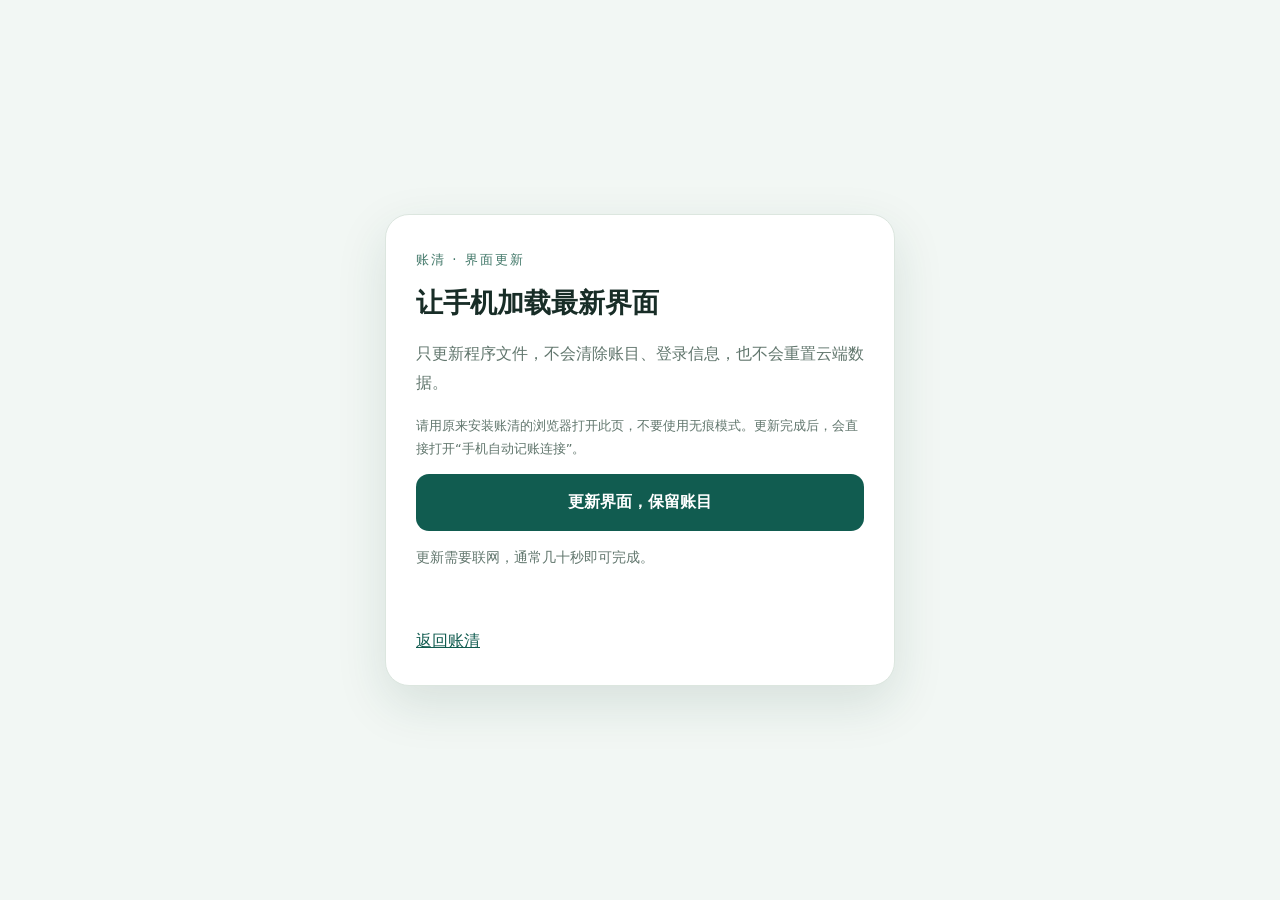
==== update.html @ 5a05ecec "Repair PWA upgrade and initialize automatic accounting after cloud setup" ====
<!doctype html>
<html lang="zh-CN">
<head>
  <meta charset="utf-8">
  <meta name="viewport" content="width=device-width,initial-scale=1">
  <meta name="theme-color" content="#115c50">
  <title>更新账清 · 保留账目</title>
  <style>
    *{box-sizing:border-box}body{margin:0;background:#f2f7f4;color:#182d27;font:16px/1.8 system-ui,-apple-system,"Microsoft YaHei",sans-serif;min-height:100vh;display:grid;place-items:center;padding:22px}main{max-width:510px;background:white;border:1px solid #dce6df;border-radius:24px;padding:30px;box-shadow:0 18px 50px #174b3620}small{color:#427869;letter-spacing:2px}h1{font-size:27px;line-height:1.3;margin:12px 0 20px}p{color:#61766d}button,a{font:inherit}button{border:0;background:#115c50;color:white;border-radius:13px;padding:14px 20px;width:100%;font-weight:700;cursor:pointer}button:disabled{opacity:.6;cursor:wait}a{color:#115c50;display:inline-block;margin-top:12px}#status{min-height:56px;font-size:14px}.note{font-size:13px}button:focus-visible,a:focus-visible{outline:3px solid #ddb541;outline-offset:3px}
  </style>
</head>
<body>
  <main>
    <small>账清 · 界面更新</small>
    <h1>让手机加载最新界面</h1>
    <p>只更新程序文件，不会清除账目、登录信息，也不会重置云端数据。</p>
    <p class="note">请用原来安装账清的浏览器打开此页，不要使用无痕模式。更新完成后，会直接打开“手机自动记账连接”。</p>
    <button id="update" type="button">更新界面，保留账目</button>
    <p id="status" role="status" aria-live="polite">更新需要联网，通常几十秒即可完成。</p>
    <a href="./?page=settings#autoAccountingSettings">返回账清</a>
  </main>
  <script>
    "use strict";
    const button = document.getElementById("update");
    const status = document.getElementById("status");
    function workerVersion(worker) {
      return new Promise(resolve => {
        if (!worker) return resolve(0);
        const channel = new MessageChannel();
        const finish = value => { clearTimeout(timer); channel.port1.close(); resolve(value); };
        const timer = setTimeout(() => finish(0), 900);
        channel.port1.onmessage = event => finish(Number(/zhangqing-pwa-v(\d+)/.exec(event.data?.cacheName || "")?.[1] || 0));
        try { worker.postMessage({ type: "ZHANGQING_VERSION" }, [channel.port2]); } catch (_) { finish(0); }
      });
    }
    button.addEventListener("click", async () => {
      button.disabled = true;
      status.textContent = "正在检查并下载新版界面，请保持网络连接…";
      try {
        if (!window.isSecureContext || !("serviceWorker" in navigator)) throw new Error("请在原来安装账清的浏览器里，用 HTTPS 地址打开此页。");
        if (!navigator.onLine) throw new Error("当前没有网络，请联网后再试。原账目没有改动。");
        const registration = await navigator.serviceWorker.register("./sw.js", { updateViaCache: "none" });
        await registration.update();
        const deadline = Date.now() + 45000;
        while (Date.now() < deadline) {
          const version = await workerVersion(navigator.serviceWorker.controller);
          if (version >= 21) {
            status.textContent = "新版已准备好，正在打开手机自动记账连接…";
            location.replace("./?page=settings&ui=" + version + "#autoAccountingSettings");
            return;
          }
          await new Promise(resolve => setTimeout(resolve, 500));
        }
        throw new Error("新版还未下载完成。请保持联网，再点一次更新；原账目和登录信息都保留。");
      } catch (error) {
        status.textContent = error.message || "暂时未能更新，请检查网络后重试。";
        button.disabled = false;
      }
    });
  </script>
</body>
</html>
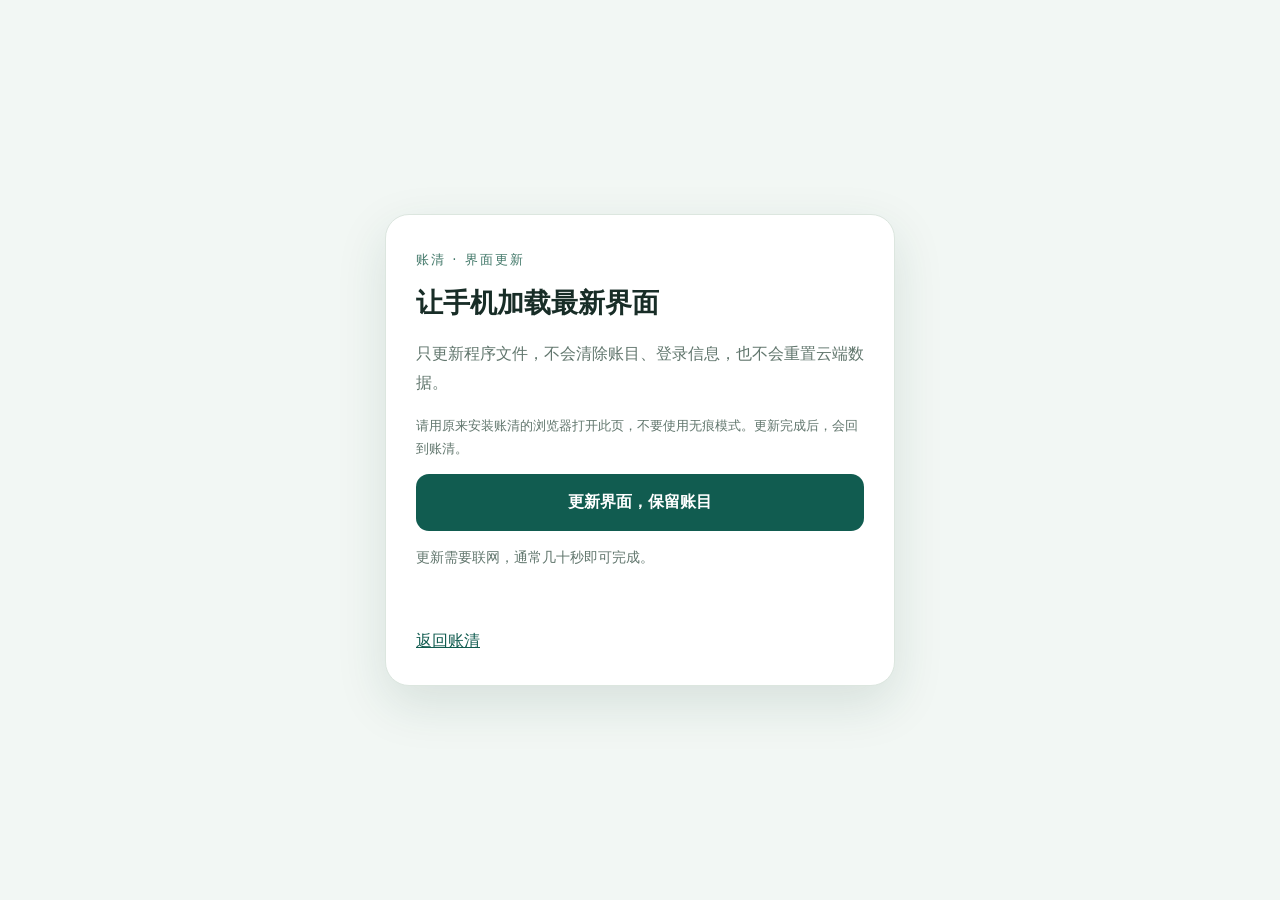
==== commit 8c35a00f: "Add version-bound personal expense confirmation for captured outgoing transfers" ====
--- a/update.html
+++ b/update.html
@@ -14,7 +14,7 @@
     <small>账清 · 界面更新</small>
     <h1>让手机加载最新界面</h1>
     <p>只更新程序文件，不会清除账目、登录信息，也不会重置云端数据。</p>
-    <p class="note">请用原来安装账清的浏览器打开此页，不要使用无痕模式。更新完成后，会直接打开“手机自动记账连接”。</p>
+    <p class="note">请用原来安装账清的浏览器打开此页，不要使用无痕模式。更新完成后，会回到账清。</p>
     <button id="update" type="button">更新界面，保留账目</button>
     <p id="status" role="status" aria-live="polite">更新需要联网，通常几十秒即可完成。</p>
     <a href="./?page=settings#autoAccountingSettings">返回账清</a>
@@ -44,9 +44,10 @@
         const deadline = Date.now() + 45000;
         while (Date.now() < deadline) {
           const version = await workerVersion(navigator.serviceWorker.controller);
-          if (version >= 21) {
-            status.textContent = "新版已准备好，正在打开手机自动记账连接…";
-            location.replace("./?page=settings&ui=" + version + "#autoAccountingSettings");
+          if (version >= 22) {
+            const page = new URLSearchParams(location.search).get("page") === "expenses" ? "expenses" : "settings";
+            status.textContent = "新版已准备好，正在打开账清…";
+            location.replace("./?page=" + page + "&ui=" + version + (page === "settings" ? "#autoAccountingSettings" : ""));
             return;
           }
           await new Promise(resolve => setTimeout(resolve, 500));
@@ -57,6 +58,7 @@
         button.disabled = false;
       }
     });
+    if (new URLSearchParams(location.search).get("auto") === "1") button.click();
   </script>
 </body>
 </html>
